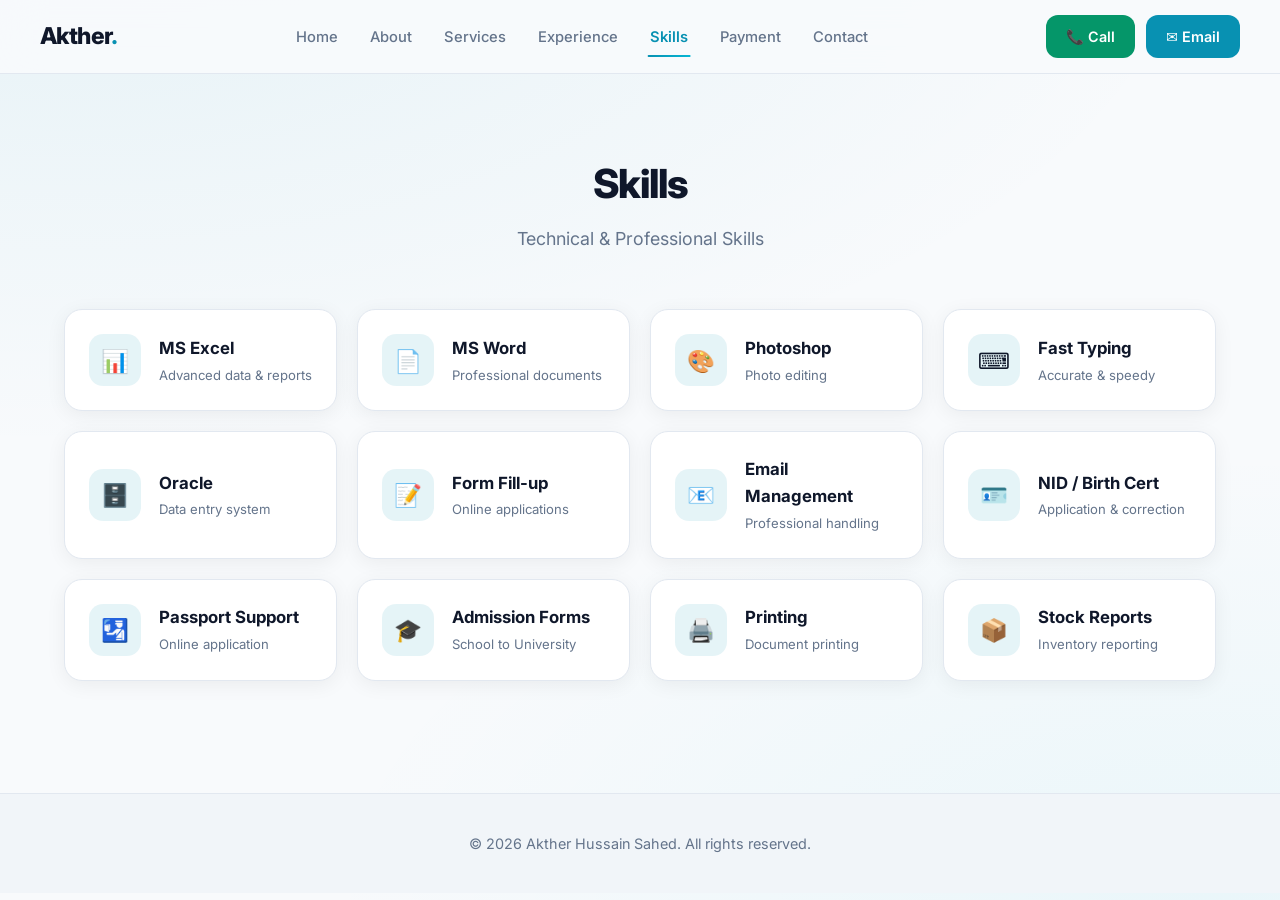
==== skills.html @ 388ac84d "Add files via upload" ====
<!DOCTYPE html>
<html lang="en">
<head>
    <meta charset="UTF-8">
    <meta name="viewport" content="width=device-width, initial-scale=1.0">
    <title>Skills | Akther Hussain Sahed</title>
    <link rel="preconnect" href="https://fonts.googleapis.com">
    <link rel="preconnect" href="https://fonts.gstatic.com" crossorigin>
    <link href="https://fonts.googleapis.com/css2?family=Inter:wght@300;400;500;600;700;800&display=swap" rel="stylesheet">
    <link rel="stylesheet" href="style.css">
</head>
<body>

    <nav class="navbar">
        <div class="nav-container">
            <a href="index.html" class="logo">Akther<span>.</span></a>
            
            <ul class="nav-links">
                
                <li><a href="index.html">Home</a></li>
                <li><a href="about.html">About</a></li>
                <li><a href="services.html">Services</a></li>
                <li><a href="experience.html">Experience</a></li>
                <li><a href="skills.html" class="active">Skills</a></li>
                <li><a href="payment.html">Payment</a></li>
                <li><a href="contact.html">Contact</a></li>
            
            </ul>

            <div class="nav-actions">
                <a href="tel:+8801789630040" class="btn btn-call">📞 Call</a>
                <a href="mailto:a.h.sahed82@gmail.com" class="btn btn-email">✉️ Email</a>
            </div>

            <button class="menu-toggle" aria-label="Menu">
                <span></span>
                <span></span>
                <span></span>
            </button>
        </div>
    </nav>

    <div class="mobile-overlay"></div>
    <div class="mobile-menu">
        
        <a href="index.html">Home</a>
        <a href="about.html">About</a>
        <a href="services.html">Services</a>
        <a href="experience.html">Experience</a>
        <a href="skills.html" class="active">Skills</a>
        <a href="payment.html">Payment</a>
        <a href="contact.html">Contact</a>
        
        <div class="mobile-buttons">
            <a href="tel:+8801789630040" class="btn btn-call">📞 Call Now</a>
            <a href="mailto:a.h.sahed82@gmail.com" class="btn btn-email">✉️ Email</a>
        </div>
    </div>

    <div class="page-header">
        <h1 class="animate">Skills</h1>
        <p class="animate delay-1">Technical & Professional Skills</p>
    </div>

    <section class="section" style="padding-top: 1rem;">
        <div class="skills-grid">
            <div class="skill-card animate">
                <div class="skill-icon">📊</div>
                <div class="skill-info">
                    <h3>MS Excel</h3>
                    <p>Advanced data & reports</p>
                </div>
            </div>
            <div class="skill-card animate delay-1">
                <div class="skill-icon">📄</div>
                <div class="skill-info">
                    <h3>MS Word</h3>
                    <p>Professional documents</p>
                </div>
            </div>
            <div class="skill-card animate delay-2">
                <div class="skill-icon">🎨</div>
                <div class="skill-info">
                    <h3>Photoshop</h3>
                    <p>Photo editing</p>
                </div>
            </div>
            <div class="skill-card animate delay-3">
                <div class="skill-icon">⌨️</div>
                <div class="skill-info">
                    <h3>Fast Typing</h3>
                    <p>Accurate & speedy</p>
                </div>
            </div>
            <div class="skill-card animate">
                <div class="skill-icon">🗄️</div>
                <div class="skill-info">
                    <h3>Oracle</h3>
                    <p>Data entry system</p>
                </div>
            </div>
            <div class="skill-card animate delay-1">
                <div class="skill-icon">📝</div>
                <div class="skill-info">
                    <h3>Form Fill-up</h3>
                    <p>Online applications</p>
                </div>
            </div>
            <div class="skill-card animate delay-2">
                <div class="skill-icon">📧</div>
                <div class="skill-info">
                    <h3>Email Management</h3>
                    <p>Professional handling</p>
                </div>
            </div>
            <div class="skill-card animate delay-3">
                <div class="skill-icon">🪪</div>
                <div class="skill-info">
                    <h3>NID / Birth Cert</h3>
                    <p>Application & correction</p>
                </div>
            </div>
            <div class="skill-card animate">
                <div class="skill-icon">🛂</div>
                <div class="skill-info">
                    <h3>Passport Support</h3>
                    <p>Online application</p>
                </div>
            </div>
            <div class="skill-card animate delay-1">
                <div class="skill-icon">🎓</div>
                <div class="skill-info">
                    <h3>Admission Forms</h3>
                    <p>School to University</p>
                </div>
            </div>
            <div class="skill-card animate delay-2">
                <div class="skill-icon">🖨️</div>
                <div class="skill-info">
                    <h3>Printing</h3>
                    <p>Document printing</p>
                </div>
            </div>
            <div class="skill-card animate delay-3">
                <div class="skill-icon">📦</div>
                <div class="skill-info">
                    <h3>Stock Reports</h3>
                    <p>Inventory reporting</p>
                </div>
            </div>
        </div>
    </section>

    <footer>
        <p>© 2026 Akther Hussain Sahed. All rights reserved.</p>
    </footer>

    <script src="script.js"></script>
</body>
</html>
---- style.css ----
/* ===== RESET & BASE ===== */
* {
    margin: 0;
    padding: 0;
    box-sizing: border-box;
}

:root {
    --bg: #f8fafc;
    --bg-secondary: #f1f5f9;
    --card: #ffffff;
    --border: #e2e8f0;
    --text: #0f172a;
    --text-muted: #64748b;
    --accent: #0891b2;
    --accent-light: #06b6d4;
    --accent-dark: #0e7490;
    --accent-glow: rgba(8, 145, 178, 0.25);
    --success: #059669;
    --radius: 18px;
    --transition: all 0.35s cubic-bezier(0.4, 0, 0.2, 1);
    --shadow: 0 4px 20px rgba(0,0,0,0.06);
    --shadow-hover: 0 12px 40px rgba(0,0,0,0.1);
}

html {
    scroll-behavior: smooth;
}

body {
    font-family: 'Inter', system-ui, -apple-system, sans-serif;
    background: var(--bg);
    color: var(--text);
    line-height: 1.6;
    overflow-x: hidden;
    background-image: 
        radial-gradient(ellipse 90% 60% at 5% -10%, rgba(8, 145, 178, 0.08), transparent),
        radial-gradient(ellipse 70% 50% at 95% 100%, rgba(6, 182, 212, 0.06), transparent);
    min-height: 100vh;
}

a {
    text-decoration: none;
    color: inherit;
}

img {
    max-width: 100%;
    display: block;
}

/* ===== ANIMATIONS ===== */
@keyframes fadeInUp {
    from { opacity: 0; transform: translateY(30px); }
    to { opacity: 1; transform: translateY(0); }
}

@keyframes pulse-glow {
    0%, 100% { box-shadow: 0 0 0 0 var(--accent-glow); }
    50% { box-shadow: 0 0 0 16px transparent; }
}

@keyframes spin {
    from { transform: rotate(0deg); }
    to { transform: rotate(360deg); }
}

@keyframes float {
    0%, 100% { transform: translateY(0); }
    50% { transform: translateY(-10px); }
}

.animate {
    animation: fadeInUp 0.8s ease forwards;
}

.delay-1 { animation-delay: 0.12s; opacity: 0; }
.delay-2 { animation-delay: 0.24s; opacity: 0; }
.delay-3 { animation-delay: 0.36s; opacity: 0; }
.delay-4 { animation-delay: 0.48s; opacity: 0; }

/* ===== NAVBAR ===== */
.navbar {
    position: fixed;
    top: 0;
    left: 0;
    right: 0;
    z-index: 1000;
    background: rgba(248, 250, 252, 0.92);
    backdrop-filter: blur(20px);
    border-bottom: 1px solid var(--border);
    padding: 0 1.5rem;
    height: 74px;
    display: flex;
    align-items: center;
    transition: box-shadow 0.3s ease;
}

.navbar.scrolled {
    box-shadow: 0 4px 20px rgba(0,0,0,0.06);
}

.nav-container {
    max-width: 1200px;
    width: 100%;
    margin: 0 auto;
    display: flex;
    justify-content: space-between;
    align-items: center;
}

.logo {
    font-size: 1.45rem;
    font-weight: 800;
    letter-spacing: -0.6px;
    z-index: 1001;
    color: var(--text);
}

.logo span {
    color: var(--accent);
}

.nav-links {
    display: flex;
    gap: 1.7rem;
    list-style: none;
}

.nav-links a {
    color: var(--text-muted);
    font-weight: 500;
    font-size: 0.92rem;
    transition: all 0.3s ease;
    position: relative;
    padding: 0.35rem 0.15rem;
}

.nav-links a::after {
    content: '';
    position: absolute;
    bottom: -6px;
    left: 50%;
    width: 0;
    height: 2.5px;
    background: linear-gradient(90deg, #0891b2, #06b6d4);
    border-radius: 2px;
    transition: all 0.35s cubic-bezier(0.4, 0, 0.2, 1);
    transform: translateX(-50%);
}

.nav-links a:hover {
    color: var(--accent);
}

.nav-links a:hover::after {
    width: 100%;
}

.nav-links a.active {
    color: var(--accent);
    font-weight: 600;
}

.nav-links a.active::after {
    width: 100%;
}

.nav-actions {
    display: flex;
    gap: 0.7rem;
    align-items: center;
}

/* Hamburger */
.menu-toggle {
    display: none;
    flex-direction: column;
    gap: 5px;
    background: none;
    border: none;
    cursor: pointer;
    z-index: 1001;
    padding: 5px;
}

.menu-toggle span {
    display: block;
    width: 24px;
    height: 2.5px;
    background: var(--text);
    border-radius: 2px;
    transition: var(--transition);
}

.menu-toggle.active span:nth-child(1) {
    transform: translateY(7.5px) rotate(45deg);
}

.menu-toggle.active span:nth-child(2) {
    opacity: 0;
}

.menu-toggle.active span:nth-child(3) {
    transform: translateY(-7.5px) rotate(-45deg);
}

/* Mobile Menu */
.mobile-menu {
    position: fixed;
    top: 0;
    right: -100%;
    width: 290px;
    height: 100vh;
    background: #ffffff;
    border-left: 1px solid var(--border);
    padding: 95px 2rem 2rem;
    transition: right 0.35s ease;
    z-index: 999;
    display: flex;
    flex-direction: column;
    gap: 1.4rem;
    box-shadow: -12px 0 40px rgba(0,0,0,0.08);
}

.mobile-menu.active {
    right: 0;
}

.mobile-menu a {
    color: var(--text-muted);
    font-size: 1.1rem;
    font-weight: 500;
    padding: 0.55rem 0;
    border-bottom: 1px solid var(--border);
    transition: var(--transition);
}

.mobile-menu a:hover,
.mobile-menu a.active {
    color: var(--accent);
}

.mobile-menu .mobile-buttons {
    display: flex;
    flex-direction: column;
    gap: 0.8rem;
    margin-top: 1.5rem;
}

.mobile-overlay {
    position: fixed;
    inset: 0;
    background: rgba(0,0,0,0.4);
    z-index: 998;
    opacity: 0;
    visibility: hidden;
    transition: var(--transition);
}

.mobile-overlay.active {
    opacity: 1;
    visibility: visible;
}

.btn {
    display: inline-flex;
    align-items: center;
    gap: 0.5rem;
    padding: 0.6rem 1.25rem;
    border-radius: 12px;
    font-weight: 600;
    font-size: 0.9rem;
    transition: var(--transition);
    border: none;
    cursor: pointer;
}

.btn-call {
    background: var(--success);
    color: white;
}

.btn-call:hover {
    background: #047857;
    transform: translateY(-2px);
    box-shadow: 0 8px 22px rgba(5, 150, 105, 0.3);
}

.btn-email {
    background: var(--accent);
    color: white;
}

.btn-email:hover {
    background: var(--accent-dark);
    transform: translateY(-2px);
    box-shadow: 0 8px 22px var(--accent-glow);
}

.btn-outline {
    background: transparent;
    color: var(--accent);
    border: 1.5px solid var(--accent);
    position: relative;
    overflow: hidden;
    z-index: 1;
}

.btn-outline::before {
    content: '';
    position: absolute;
    top: 0;
    left: -100%;
    width: 100%;
    height: 100%;
    background: linear-gradient(135deg, #0891b2, #06b6d4);
    transition: left 0.4s ease;
    z-index: -1;
}

.btn-outline:hover {
    color: white;
    border-color: transparent;
    transform: translateY(-2px);
    box-shadow: 0 8px 22px var(--accent-glow);
}

.btn-outline:hover::before {
    left: 0;
}

.btn-primary {
    background: linear-gradient(135deg, #0891b2, #06b6d4);
    color: white;
    font-weight: 700;
}

.btn-primary:hover {
    transform: translateY(-2px);
    box-shadow: 0 12px 30px var(--accent-glow);
}

.btn-cv {
    background: transparent;
    color: var(--accent);
    border: 1.5px solid var(--accent);
}

.btn-cv:hover {
    background: var(--accent);
    color: white;
}

/* ===== HERO (Modern & Gorgeous) ===== */
.hero {
    min-height: 100vh;
    display: flex;
    align-items: center;
    padding: 7.5rem 1.5rem 5rem;
    max-width: 1200px;
    margin: 0 auto;
    position: relative;
}

.hero-wrapper {
    display: grid;
    grid-template-columns: 1.15fr 0.85fr;
    gap: 3.5rem;
    align-items: center;
    width: 100%;
}

.hero-badge {
    display: inline-flex;
    align-items: center;
    gap: 0.5rem;
    background: rgba(8, 145, 178, 0.1);
    color: var(--accent);
    padding: 0.45rem 1.15rem;
    border-radius: 50px;
    font-size: 0.88rem;
    font-weight: 600;
    margin-bottom: 1.6rem;
    border: 1px solid rgba(8, 145, 178, 0.22);
    animation: pulse-glow 2.8s infinite;
}

.hero h1 {
    font-size: clamp(2.4rem, 5.2vw, 3.6rem);
    font-weight: 800;
    line-height: 1.12;
    letter-spacing: -1.6px;
    margin-bottom: 1rem;
    color: var(--text);
}

.hero h1 span {
    background: linear-gradient(135deg, #0891b2 0%, #06b6d4 50%, #22d3ee 100%);
    -webkit-background-clip: text;
    -webkit-text-fill-color: transparent;
    background-clip: text;
}

.hero-subtitle {
    font-size: 1.3rem;
    color: var(--text-muted);
    margin-bottom: 1.4rem;
    font-weight: 500;
}

.hero-desc {
    font-size: 1.08rem;
    color: var(--text-muted);
    max-width: 520px;
    margin-bottom: 2.4rem;
    line-height: 1.75;
}

.hero-buttons {
    display: flex;
    gap: 1rem;
    flex-wrap: wrap;
}

/* Profile Photo - more premium */
.hero-photo {
    display: flex;
    justify-content: center;
    align-items: center;
}

.photo-frame {
    position: relative;
    width: 340px;
    height: 340px;
    animation: float 5s ease-in-out infinite;
}

.photo-frame::before {
    content: '';
    position: absolute;
    inset: -6px;
    border-radius: 50%;
    background: linear-gradient(135deg, #0891b2, #06b6d4, #22d3ee, #0891b2);
    z-index: 0;
    animation: spin 12s linear infinite;
}

.photo-frame::after {
    content: '';
    position: absolute;
    inset: -18px;
    border-radius: 50%;
    border: 1.5px dashed rgba(8, 145, 178, 0.25);
    z-index: 0;
}

.photo-frame img {
    width: 100%;
    height: 100%;
    object-fit: cover;
    border-radius: 50%;
    position: relative;
    z-index: 1;
    border: 6px solid #fff;
    box-shadow: 0 20px 50px rgba(8, 145, 178, 0.2);
}

/* ===== SECTIONS ===== */
.section {
    padding: 5.5rem 1.5rem;
    max-width: 1200px;
    margin: 0 auto;
}

.section-header {
    margin-bottom: 3rem;
    text-align: center;
}

.section-title {
    font-size: 2.15rem;
    font-weight: 800;
    letter-spacing: -0.6px;
    margin-bottom: 0.55rem;
    color: var(--text);
}

.section-subtitle {
    color: var(--text-muted);
    font-size: 1.08rem;
}

/* ===== ABOUT ===== */
.about-grid {
    display: grid;
    grid-template-columns: 0.9fr 1.3fr;
    gap: 3.5rem;
    align-items: center;
}

.about-photo {
    display: flex;
    justify-content: center;
}

.about-photo .photo-frame {
    width: 290px;
    height: 290px;
}

.about-text p {
    color: var(--text-muted);
    margin-bottom: 1.2rem;
    font-size: 1.06rem;
    line-height: 1.8;
}

.about-text strong {
    color: var(--text);
}

.stats-grid {
    display: grid;
    grid-template-columns: 1fr 1fr;
    gap: 1.15rem;
    margin-top: 1.6rem;
}

.stat-card {
    background: var(--card);
    border: 1px solid var(--border);
    border-radius: var(--radius);
    padding: 1.5rem 1.3rem;
    text-align: center;
    transition: all 0.4s cubic-bezier(0.4, 0, 0.2, 1);
    box-shadow: var(--shadow);
}

.stat-card:hover {
    border-color: rgba(8, 145, 178, 0.4);
    transform: translateY(-6px) scale(1.03);
    box-shadow: 0 14px 35px rgba(8, 145, 178, 0.12);
}

.stat-card:hover h3 {
    transform: scale(1.08);
    transition: transform 0.3s ease;
}

.stat-card h3 {
    font-size: 1.8rem;
    font-weight: 800;
    color: var(--accent);
    margin-bottom: 0.25rem;
}

.stat-card p {
    color: var(--text-muted);
    font-size: 0.88rem;
    font-weight: 500;
}

/* ===== EXPERIENCE ===== */
.exp-card {
    background: var(--card);
    border: 1px solid var(--border);
    border-radius: 20px;
    padding: 2.2rem;
    position: relative;
    overflow: hidden;
    transition: all 0.4s cubic-bezier(0.4, 0, 0.2, 1);
    box-shadow: var(--shadow);
}

.exp-card:hover {
    border-color: rgba(8, 145, 178, 0.4);
    transform: translateY(-5px);
    box-shadow: 0 16px 40px rgba(8, 145, 178, 0.1);
}

.exp-card::before {
    content: '';
    position: absolute;
    left: 0;
    top: 0;
    bottom: 0;
    width: 5px;
    background: linear-gradient(to bottom, #0891b2, #06b6d4);
    transition: width 0.35s ease;
}

.exp-card:hover::before {
    width: 7px;
}

.exp-header {
    display: flex;
    justify-content: space-between;
    align-items: flex-start;
    flex-wrap: wrap;
    gap: 1rem;
    margin-bottom: 1.15rem;
}

.exp-title {
    font-size: 1.3rem;
    font-weight: 700;
    color: var(--text);
}

.exp-company {
    color: var(--accent);
    font-weight: 600;
    margin-top: 0.25rem;
}

.exp-date {
    background: rgba(8, 145, 178, 0.1);
    color: var(--accent);
    padding: 0.4rem 1rem;
    border-radius: 50px;
    font-size: 0.88rem;
    font-weight: 600;
}

.exp-list {
    list-style: none;
    margin-top: 1.4rem;
}

.exp-list li {
    color: var(--text-muted);
    margin-bottom: 0.8rem;
    padding-left: 1.5rem;
    position: relative;
    font-size: 1.02rem;
}

.exp-list li::before {
    content: '▹';
    position: absolute;
    left: 0;
    color: var(--accent);
    font-weight: bold;
    font-size: 1.15rem;
}

/* ===== SKILLS ===== */
.skills-grid {
    display: grid;
    grid-template-columns: repeat(auto-fill, minmax(230px, 1fr));
    gap: 1.25rem;
}

.skill-card {
    background: var(--card);
    border: 1px solid var(--border);
    border-radius: var(--radius);
    padding: 1.5rem;
    transition: all 0.4s cubic-bezier(0.4, 0, 0.2, 1);
    display: flex;
    align-items: center;
    gap: 1.1rem;
    box-shadow: var(--shadow);
}

.skill-card:hover {
    border-color: rgba(8, 145, 178, 0.45);
    transform: translateY(-6px) scale(1.02);
    box-shadow: 0 14px 35px rgba(8, 145, 178, 0.12);
}

.skill-icon {
    width: 52px;
    height: 52px;
    background: rgba(8, 145, 178, 0.1);
    border-radius: 14px;
    display: flex;
    align-items: center;
    justify-content: center;
    font-size: 1.4rem;
    flex-shrink: 0;
    transition: all 0.35s ease;
}

.skill-card:hover .skill-icon {
    background: linear-gradient(135deg, #0891b2, #06b6d4);
    transform: rotate(-6deg) scale(1.1);
}

.skill-info h3 {
    font-size: 1.05rem;
    font-weight: 700;
    margin-bottom: 0.15rem;
    color: var(--text);
}

.skill-info p {
    color: var(--text-muted);
    font-size: 0.82rem;
}

/* ===== SERVICES ===== */
.services-grid {
    display: grid;
    grid-template-columns: repeat(auto-fill, minmax(275px, 1fr));
    gap: 1.5rem;
}

.service-card {
    background: var(--card);
    border: 1px solid var(--border);
    border-radius: 18px;
    padding: 1.9rem;
    transition: all 0.4s cubic-bezier(0.4, 0, 0.2, 1);
    box-shadow: var(--shadow);
    position: relative;
    overflow: hidden;
}

.service-card::before {
    content: '';
    position: absolute;
    top: 0;
    left: 0;
    width: 100%;
    height: 3px;
    background: linear-gradient(90deg, #0891b2, #06b6d4, #22d3ee);
    transform: scaleX(0);
    transform-origin: left;
    transition: transform 0.4s ease;
}

.service-card:hover {
    border-color: rgba(8, 145, 178, 0.45);
    transform: translateY(-8px);
    box-shadow: 0 16px 40px rgba(8, 145, 178, 0.12);
}

.service-card:hover::before {
    transform: scaleX(1);
}

.service-icon {
    width: 54px;
    height: 54px;
    background: rgba(8, 145, 178, 0.1);
    border-radius: 14px;
    display: flex;
    align-items: center;
    justify-content: center;
    font-size: 1.5rem;
    margin-bottom: 1.2rem;
    transition: all 0.35s ease;
}

.service-card:hover .service-icon {
    background: linear-gradient(135deg, #0891b2, #06b6d4);
    transform: scale(1.08);
}

.service-card h3 {
    font-size: 1.15rem;
    font-weight: 700;
    margin-bottom: 0.6rem;
    color: var(--text);
}

.service-card p {
    color: var(--text-muted);
    font-size: 0.95rem;
    line-height: 1.65;
}

/* ===== STRENGTHS ===== */
.strengths-grid {
    display: grid;
    grid-template-columns: repeat(auto-fill, minmax(210px, 1fr));
    gap: 1.15rem;
}

.strength-item {
    background: var(--card);
    border: 1px solid var(--border);
    border-radius: 14px;
    padding: 1.25rem 1.4rem;
    display: flex;
    align-items: center;
    gap: 0.9rem;
    transition: all 0.35s cubic-bezier(0.4, 0, 0.2, 1);
    font-weight: 600;
    color: var(--text);
    box-shadow: var(--shadow);
}

.strength-item:hover {
    border-color: rgba(8, 145, 178, 0.4);
    transform: translateY(-4px) scale(1.02);
    box-shadow: 0 10px 28px rgba(8, 145, 178, 0.1);
}

.strength-item span {
    font-size: 1.3rem;
}

/* ===== LANGUAGES ===== */
.lang-grid {
    display: flex;
    gap: 1.5rem;
    flex-wrap: wrap;
    justify-content: center;
}

.lang-card {
    background: var(--card);
    border: 1px solid var(--border);
    border-radius: 16px;
    padding: 1.5rem 2.6rem;
    text-align: center;
    transition: var(--transition);
    box-shadow: var(--shadow);
}

.lang-card:hover {
    border-color: rgba(8, 145, 178, 0.4);
    transform: translateY(-3px);
}

.lang-card h3 {
    font-size: 1.2rem;
    margin-bottom: 0.3rem;
    color: var(--text);
}

.lang-card p {
    color: var(--text-muted);
    font-size: 0.9rem;
}

/* ===== CONTACT ===== */
.contact-wrapper {
    display: grid;
    grid-template-columns: 1fr 1fr;
    gap: 1.8rem;
    max-width: 880px;
    margin: 0 auto;
}

.contact-card {
    background: var(--card);
    border: 1px solid var(--border);
    border-radius: 20px;
    padding: 2.3rem;
    text-align: center;
    transition: all 0.4s cubic-bezier(0.4, 0, 0.2, 1);
    box-shadow: var(--shadow);
}

.contact-card:hover {
    border-color: rgba(8, 145, 178, 0.4);
    transform: translateY(-8px);
    box-shadow: 0 16px 40px rgba(8, 145, 178, 0.12);
}

.contact-icon {
    width: 60px;
    height: 60px;
    background: rgba(8, 145, 178, 0.1);
    border-radius: 16px;
    display: flex;
    align-items: center;
    justify-content: center;
    font-size: 1.7rem;
    margin: 0 auto 1.2rem;
    transition: all 0.35s ease;
}

.contact-card:hover .contact-icon {
    background: linear-gradient(135deg, #0891b2, #06b6d4);
    transform: scale(1.1);
}

.contact-card h3 {
    font-size: 1.2rem;
    margin-bottom: 0.4rem;
    color: var(--text);
}

.contact-card p {
    color: var(--text-muted);
    margin-bottom: 1.4rem;
    font-size: 0.95rem;
}

.contact-card a.btn {
    width: 100%;
    justify-content: center;
}

.contact-full {
    grid-column: 1 / -1;
    background: var(--card);
    border: 1px solid var(--border);
    border-radius: 20px;
    padding: 2.3rem;
    text-align: center;
    box-shadow: var(--shadow);
}

.contact-full h3 {
    font-size: 1.3rem;
    margin-bottom: 0.7rem;
    color: var(--text);
}

.social-links {
    display: flex;
    justify-content: center;
    gap: 1.1rem;
    margin-top: 1.3rem;
    flex-wrap: wrap;
}

.social-btn {
    display: inline-flex;
    align-items: center;
    gap: 0.5rem;
    padding: 0.7rem 1.4rem;
    background: var(--bg-secondary);
    border: 1px solid var(--border);
    border-radius: 12px;
    color: var(--text);
    font-weight: 500;
    transition: var(--transition);
}

.social-btn:hover {
    border-color: var(--accent);
    color: var(--accent);
    transform: translateY(-2px);
}

/* ===== FOOTER ===== */
footer {
    text-align: center;
    padding: 2.4rem 1.5rem;
    border-top: 1px solid var(--border);
    color: var(--text-muted);
    font-size: 0.9rem;
    margin-top: 1.5rem;
    background: var(--bg-secondary);
}

/* ===== PAGE HEADER ===== */
.page-header {
    padding: 9.5rem 1.5rem 2.5rem;
    max-width: 1200px;
    margin: 0 auto;
    text-align: center;
}

.page-header h1 {
    font-size: 2.5rem;
    font-weight: 800;
    letter-spacing: -1.2px;
    margin-bottom: 0.55rem;
    color: var(--text);
}

.page-header p {
    color: var(--text-muted);
    font-size: 1.12rem;
}

/* ===== RESPONSIVE ===== */
@media (max-width: 980px) {
    .hero-wrapper {
        grid-template-columns: 1fr;
        text-align: center;
        gap: 2.8rem;
    }
    .hero-desc {
        margin-left: auto;
        margin-right: auto;
    }
    .hero-buttons {
        justify-content: center;
    }
    .hero-photo {
        order: -1;
    }
    .photo-frame {
        width: 270px;
        height: 270px;
    }
    .about-grid {
        grid-template-columns: 1fr;
        text-align: center;
    }
    .about-photo {
        order: -1;
    }
    .nav-links {
        display: none;
    }
    .nav-actions {
        display: none;
    }
    .menu-toggle {
        display: flex;
    }
}

@media (max-width: 768px) {
    .hero {
        padding-top: 6.5rem;
        min-height: auto;
        padding-bottom: 3.5rem;
    }
    .contact-wrapper {
        grid-template-columns: 1fr;
    }
    .exp-header {
        flex-direction: column;
    }
    .stats-grid {
        grid-template-columns: 1fr 1fr;
    }
    .section {
        padding: 3.8rem 1.2rem;
    }
    .page-header {
        padding: 8rem 1.2rem 2rem;
    }
    .page-header h1 {
        font-size: 2.1rem;
    }
    .skills-grid {
        grid-template-columns: 1fr;
    }
    .services-grid {
        grid-template-columns: 1fr;
    }
    .strengths-grid {
        grid-template-columns: 1fr 1fr;
    }
}

@media (max-width: 480px) {
    .hero-buttons {
        flex-direction: column;
    }
    .btn {
        width: 100%;
        justify-content: center;
    }
    .photo-frame {
        width: 210px;
        height: 210px;
    }
    .stats-grid {
        grid-template-columns: 1fr 1fr;
        gap: 0.85rem;
    }
    .stat-card {
        padding: 1.15rem 0.85rem;
    }
    .stat-card h3 {
        font-size: 1.45rem;
    }
    .strengths-grid {
        grid-template-columns: 1fr;
    }
    .hero h1 {
        font-size: 2rem;
    }
    .section-title {
        font-size: 1.8rem;
    }
}
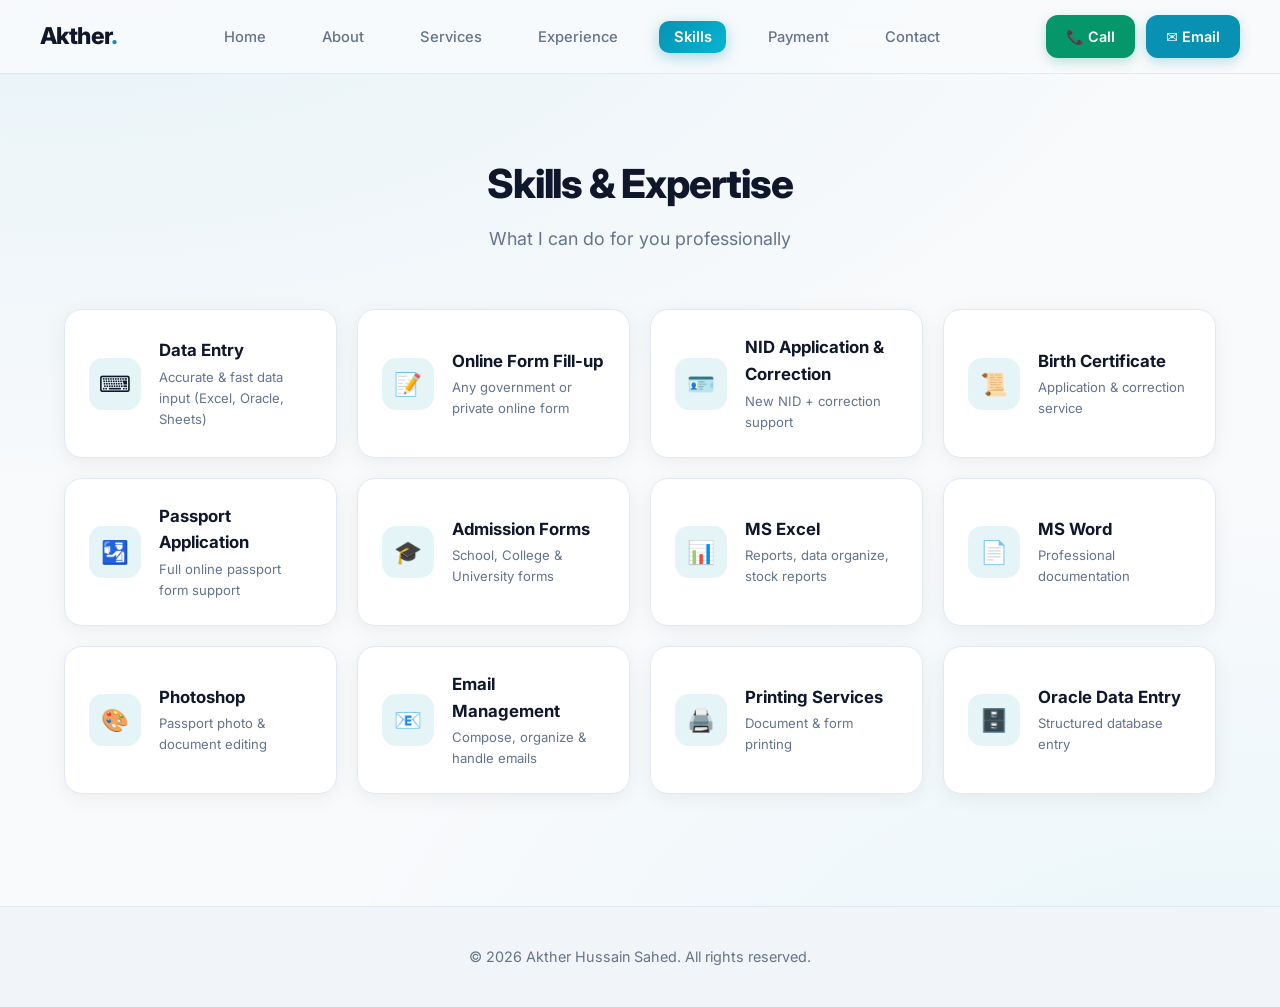
==== commit 1a0a2506: "Add files via upload" ====
--- a/skills.html
+++ b/skills.html
@@ -16,7 +16,6 @@
             <a href="index.html" class="logo">Akther<span>.</span></a>
             
             <ul class="nav-links">
-                
                 <li><a href="index.html">Home</a></li>
                 <li><a href="about.html">About</a></li>
                 <li><a href="services.html">Services</a></li>
@@ -24,7 +23,6 @@
                 <li><a href="skills.html" class="active">Skills</a></li>
                 <li><a href="payment.html">Payment</a></li>
                 <li><a href="contact.html">Contact</a></li>
-            
             </ul>
 
             <div class="nav-actions">
@@ -42,7 +40,6 @@
 
     <div class="mobile-overlay"></div>
     <div class="mobile-menu">
-        
         <a href="index.html">Home</a>
         <a href="about.html">About</a>
         <a href="services.html">Services</a>
@@ -50,7 +47,6 @@
         <a href="skills.html" class="active">Skills</a>
         <a href="payment.html">Payment</a>
         <a href="contact.html">Contact</a>
-        
         <div class="mobile-buttons">
             <a href="tel:+8801789630040" class="btn btn-call">📞 Call Now</a>
             <a href="mailto:a.h.sahed82@gmail.com" class="btn btn-email">✉️ Email</a>
@@ -58,96 +54,109 @@
     </div>
 
     <div class="page-header">
-        <h1 class="animate">Skills</h1>
-        <p class="animate delay-1">Technical & Professional Skills</p>
+        <h1 class="animate">Skills & Expertise</h1>
+        <p class="animate delay-1">What I can do for you professionally</p>
     </div>
 
     <section class="section" style="padding-top: 1rem;">
         <div class="skills-grid">
+
             <div class="skill-card animate">
-                <div class="skill-icon">📊</div>
+                <div class="skill-icon">⌨️</div>
                 <div class="skill-info">
-                    <h3>MS Excel</h3>
-                    <p>Advanced data & reports</p>
+                    <h3>Data Entry</h3>
+                    <p>Accurate & fast data input (Excel, Oracle, Sheets)</p>
                 </div>
             </div>
-            <div class="skill-card animate delay-1">
-                <div class="skill-icon">📄</div>
-                <div class="skill-info">
-                    <h3>MS Word</h3>
-                    <p>Professional documents</p>
-                </div>
-            </div>
-            <div class="skill-card animate delay-2">
-                <div class="skill-icon">🎨</div>
-                <div class="skill-info">
-                    <h3>Photoshop</h3>
-                    <p>Photo editing</p>
-                </div>
-            </div>
-            <div class="skill-card animate delay-3">
-                <div class="skill-icon">⌨️</div>
-                <div class="skill-info">
-                    <h3>Fast Typing</h3>
-                    <p>Accurate & speedy</p>
-                </div>
-            </div>
-            <div class="skill-card animate">
-                <div class="skill-icon">🗄️</div>
-                <div class="skill-info">
-                    <h3>Oracle</h3>
-                    <p>Data entry system</p>
-                </div>
-            </div>
+
             <div class="skill-card animate delay-1">
                 <div class="skill-icon">📝</div>
                 <div class="skill-info">
-                    <h3>Form Fill-up</h3>
-                    <p>Online applications</p>
+                    <h3>Online Form Fill-up</h3>
+                    <p>Any government or private online form</p>
                 </div>
             </div>
+
             <div class="skill-card animate delay-2">
-                <div class="skill-icon">📧</div>
+                <div class="skill-icon">🪪</div>
                 <div class="skill-info">
-                    <h3>Email Management</h3>
-                    <p>Professional handling</p>
+                    <h3>NID Application & Correction</h3>
+                    <p>New NID + correction support</p>
                 </div>
             </div>
+
             <div class="skill-card animate delay-3">
-                <div class="skill-icon">🪪</div>
+                <div class="skill-icon">📜</div>
                 <div class="skill-info">
-                    <h3>NID / Birth Cert</h3>
-                    <p>Application & correction</p>
+                    <h3>Birth Certificate</h3>
+                    <p>Application & correction service</p>
                 </div>
             </div>
+
             <div class="skill-card animate">
                 <div class="skill-icon">🛂</div>
                 <div class="skill-info">
-                    <h3>Passport Support</h3>
-                    <p>Online application</p>
+                    <h3>Passport Application</h3>
+                    <p>Full online passport form support</p>
                 </div>
             </div>
+
             <div class="skill-card animate delay-1">
                 <div class="skill-icon">🎓</div>
                 <div class="skill-info">
                     <h3>Admission Forms</h3>
-                    <p>School to University</p>
+                    <p>School, College & University forms</p>
                 </div>
             </div>
+
+            <div class="skill-card animate delay-2">
+                <div class="skill-icon">📊</div>
+                <div class="skill-info">
+                    <h3>MS Excel</h3>
+                    <p>Reports, data organize, stock reports</p>
+                </div>
+            </div>
+
+            <div class="skill-card animate delay-3">
+                <div class="skill-icon">📄</div>
+                <div class="skill-info">
+                    <h3>MS Word</h3>
+                    <p>Professional documentation</p>
+                </div>
+            </div>
+
+            <div class="skill-card animate">
+                <div class="skill-icon">🎨</div>
+                <div class="skill-info">
+                    <h3>Photoshop</h3>
+                    <p>Passport photo & document editing</p>
+                </div>
+            </div>
+
+            <div class="skill-card animate delay-1">
+                <div class="skill-icon">📧</div>
+                <div class="skill-info">
+                    <h3>Email Management</h3>
+                    <p>Compose, organize & handle emails</p>
+                </div>
+            </div>
+
             <div class="skill-card animate delay-2">
                 <div class="skill-icon">🖨️</div>
                 <div class="skill-info">
-                    <h3>Printing</h3>
-                    <p>Document printing</p>
+                    <h3>Printing Services</h3>
+                    <p>Document & form printing</p>
                 </div>
             </div>
+
             <div class="skill-card animate delay-3">
-                <div class="skill-icon">📦</div>
+                <div class="skill-icon">🗄️</div>
                 <div class="skill-info">
-                    <h3>Stock Reports</h3>
-                    <p>Inventory reporting</p>
+                    <h3>Oracle Data Entry</h3>
+                    <p>Structured database entry</p>
                 </div>
             </div>
+
         </div>
     </section>
 
--- a/style.css
+++ b/style.css
@@ -25,6 +25,7 @@
 
 html {
     scroll-behavior: smooth;
+    scroll-padding-top: 80px;
 }
 
 body {
@@ -131,39 +132,36 @@
     color: var(--text-muted);
     font-weight: 500;
     font-size: 0.92rem;
-    transition: all 0.3s ease;
+    transition: all 0.35s ease;
     position: relative;
-    padding: 0.35rem 0.15rem;
+    padding: 0.45rem 0.9rem;
+    border-radius: 10px;
 }
 
 .nav-links a::after {
-    content: '';
-    position: absolute;
-    bottom: -6px;
-    left: 50%;
-    width: 0;
-    height: 2.5px;
-    background: linear-gradient(90deg, #0891b2, #06b6d4);
-    border-radius: 2px;
-    transition: all 0.35s cubic-bezier(0.4, 0, 0.2, 1);
-    transform: translateX(-50%);
+    content: none;
 }
 
 .nav-links a:hover {
     color: var(--accent);
-}
-
-.nav-links a:hover::after {
-    width: 100%;
+    background: rgba(8, 145, 178, 0.08);
 }
 
 .nav-links a.active {
-    color: var(--accent);
+    color: white !important;
     font-weight: 600;
-}
-
-.nav-links a.active::after {
-    width: 100%;
+    background: linear-gradient(135deg, #0891b2, #06b6d4);
+    box-shadow: 0 4px 15px rgba(8, 145, 178, 0.35);
+    animation: navPulse 2.5s ease-in-out infinite;
+}
+
+@keyframes navPulse {
+    0%, 100% {
+        box-shadow: 0 4px 15px rgba(8, 145, 178, 0.35);
+    }
+    50% {
+        box-shadow: 0 4px 22px rgba(8, 145, 178, 0.55);
+    }
 }
 
 .nav-actions {
@@ -236,9 +234,16 @@
     transition: var(--transition);
 }
 
-.mobile-menu a:hover,
+.mobile-menu a:hover {
+    color: var(--accent);
+}
+
 .mobile-menu a.active {
-    color: var(--accent);
+    color: white !important;
+    background: linear-gradient(135deg, #0891b2, #06b6d4);
+    border-radius: 10px;
+    padding-left: 0.8rem !important;
+    box-shadow: 0 4px 15px rgba(8, 145, 178, 0.3);
 }
 
 .mobile-menu .mobile-buttons {
@@ -279,32 +284,47 @@
 .btn-call {
     background: var(--success);
     color: white;
+    box-shadow: 0 4px 12px rgba(5, 150, 105, 0.25);
 }
 
 .btn-call:hover {
     background: #047857;
-    transform: translateY(-2px);
-    box-shadow: 0 8px 22px rgba(5, 150, 105, 0.3);
+    transform: translateY(-3px);
+    box-shadow: 0 10px 25px rgba(5, 150, 105, 0.35);
 }
 
 .btn-email {
     background: var(--accent);
     color: white;
+    box-shadow: 0 4px 12px rgba(8, 145, 178, 0.25);
 }
 
 .btn-email:hover {
     background: var(--accent-dark);
-    transform: translateY(-2px);
-    box-shadow: 0 8px 22px var(--accent-glow);
+    transform: translateY(-3px);
+    box-shadow: 0 10px 25px var(--accent-glow);
 }
 
 .btn-outline {
     background: transparent;
     color: var(--accent);
-    border: 1.5px solid var(--accent);
+    border: 2px solid var(--accent);
     position: relative;
     overflow: hidden;
     z-index: 1;
+    font-weight: 700;
+    animation: btnPulse 2.2s ease-in-out infinite;
+}
+
+@keyframes btnPulse {
+    0%, 100% {
+        box-shadow: 0 0 0 0 rgba(8, 145, 178, 0.45);
+        border-color: #0891b2;
+    }
+    50% {
+        box-shadow: 0 0 0 10px rgba(8, 145, 178, 0);
+        border-color: #06b6d4;
+    }
 }
 
 .btn-outline::before {
@@ -322,8 +342,9 @@
 .btn-outline:hover {
     color: white;
     border-color: transparent;
-    transform: translateY(-2px);
-    box-shadow: 0 8px 22px var(--accent-glow);
+    transform: translateY(-3px);
+    box-shadow: 0 10px 28px var(--accent-glow);
+    animation: none;
 }
 
 .btn-outline:hover::before {
@@ -334,10 +355,11 @@
     background: linear-gradient(135deg, #0891b2, #06b6d4);
     color: white;
     font-weight: 700;
+    box-shadow: 0 4px 15px rgba(8, 145, 178, 0.25);
 }
 
 .btn-primary:hover {
-    transform: translateY(-2px);
+    transform: translateY(-3px);
     box-shadow: 0 12px 30px var(--accent-glow);
 }
 
@@ -345,11 +367,14 @@
     background: transparent;
     color: var(--accent);
     border: 1.5px solid var(--accent);
+    font-weight: 600;
 }
 
 .btn-cv:hover {
     background: var(--accent);
     color: white;
+    transform: translateY(-3px);
+    box-shadow: 0 8px 22px var(--accent-glow);
 }
 
 /* ===== HERO (Modern & Gorgeous) ===== */
